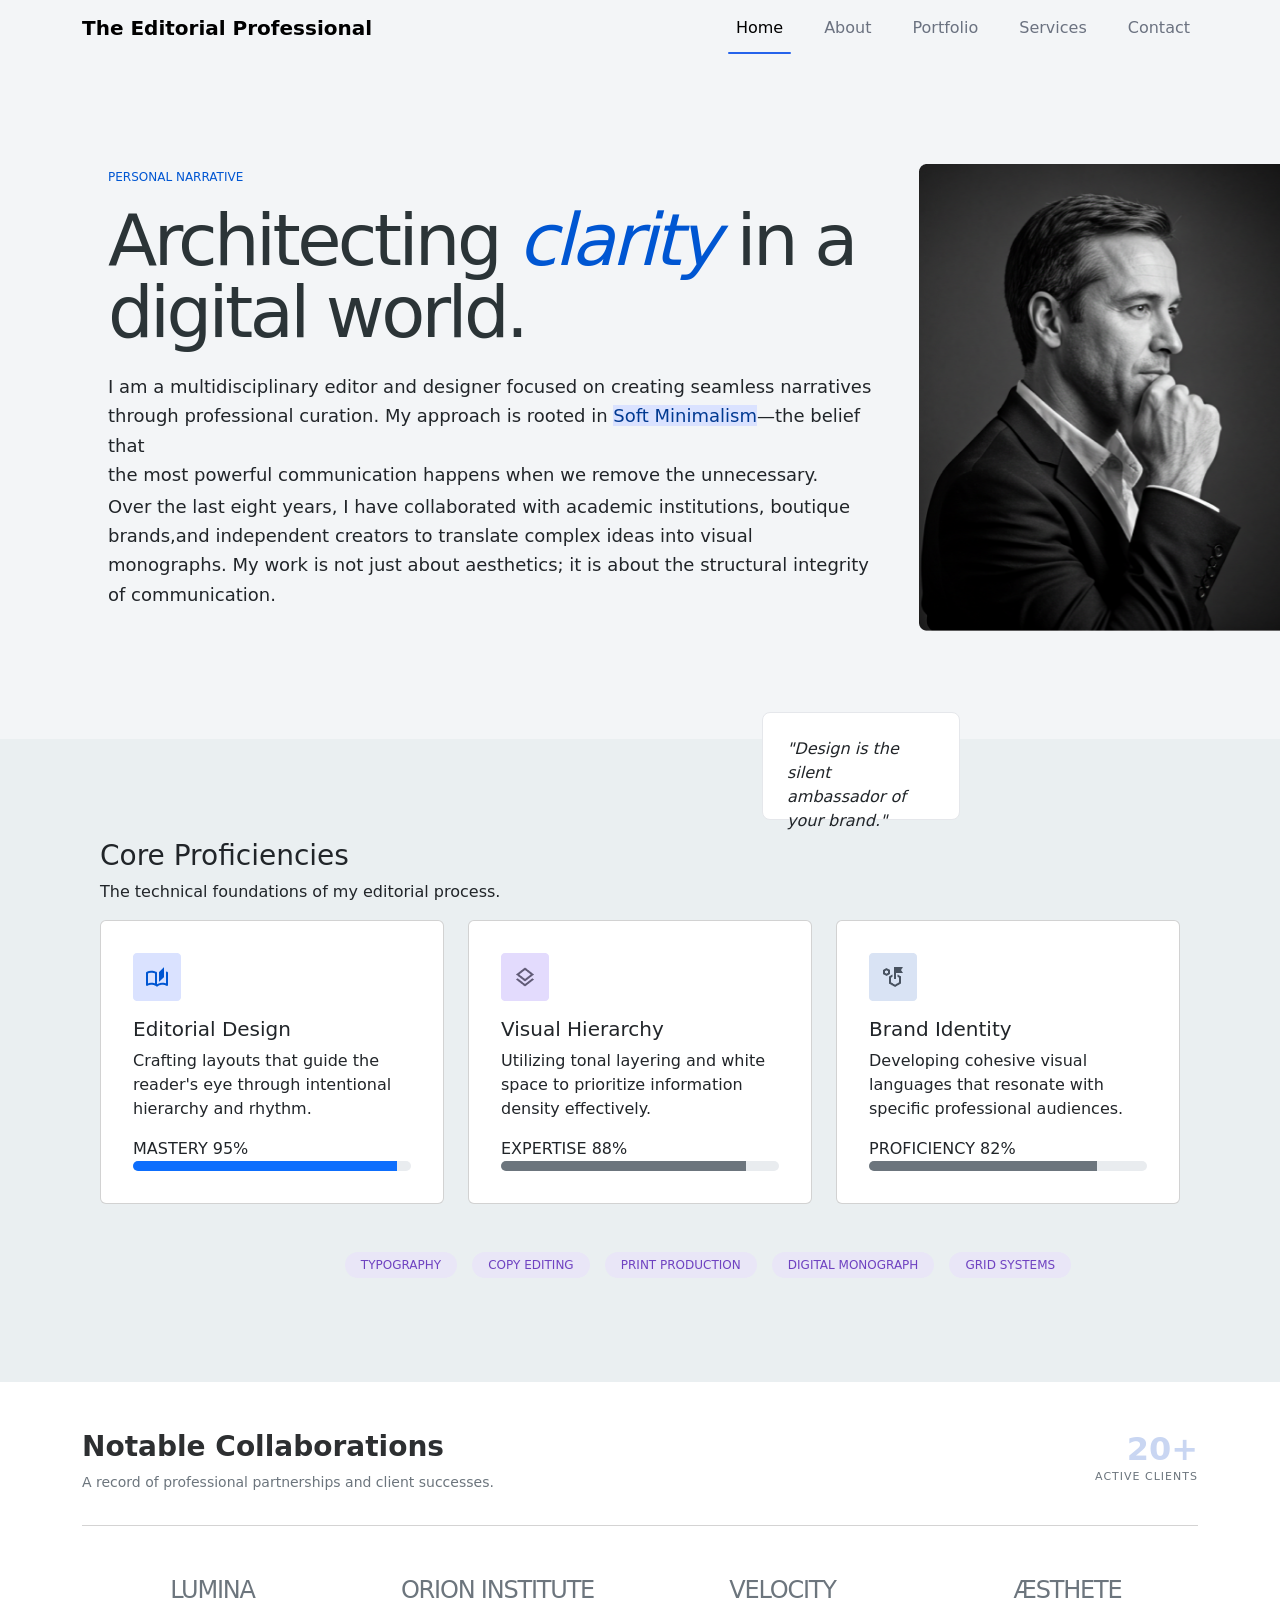
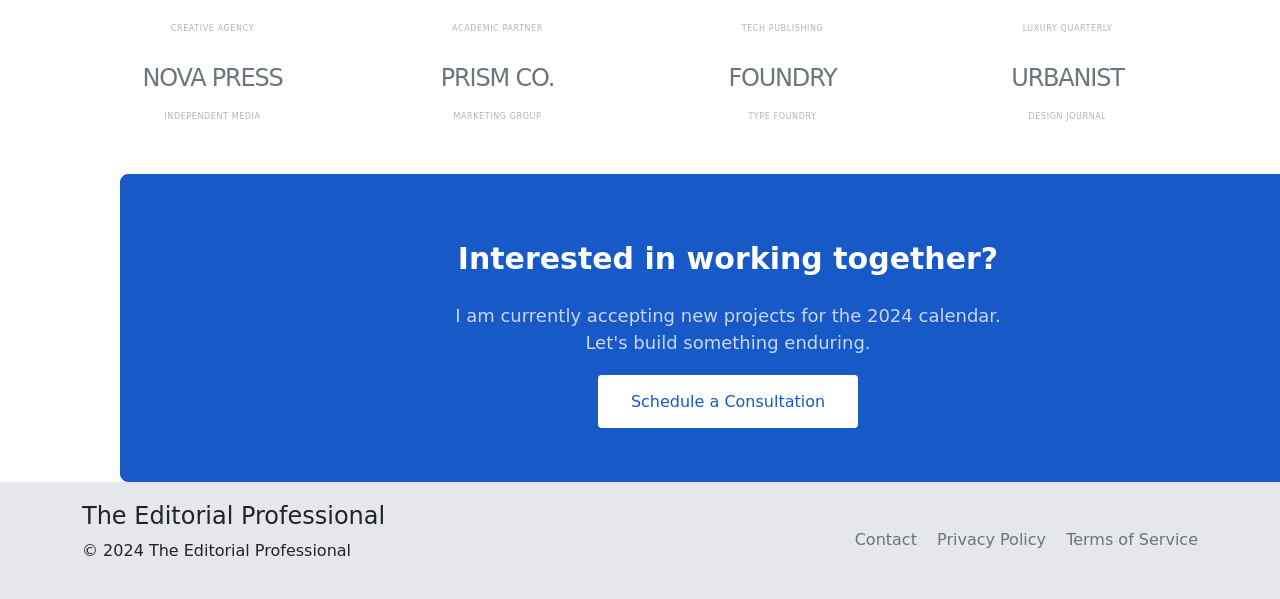
==== about.html @ 42c651dc "Add files via upload" ====
<!DOCTYPE html>
<html lang="en">
<head>
    <meta charset="UTF-8">
    <meta name="viewport" content="width=device-width, initial-scale=1.0">
    <title>About</title>
    <link rel="stylesheet" href="style.css">
    <link href="https://cdn.jsdelivr.net/npm/bootstrap@5.3.8/dist/css/bootstrap.min.css" rel="stylesheet" integrity="sha384-sRIl4kxILFvY47J16cr9ZwB07vP4J8+LH7qKQnuqkuIAvNWLzeN8tE5YBujZqJLB" crossorigin="anonymous">
</head>
<body>

    <!-- ===== Navbar Section Start ===== -->
    <nav class="navbar navbar-expand-lg custom-navbar">
        <div class="container">

            <!-- Logo -->
            <a class="navbar-brand" href="#">The Editorial Professional</a>

            <!-- Mobile Toggle -->
            <button class="navbar-toggler" type="button" data-bs-toggle="collapse" data-bs-target="#navbarNav">
                <span class="navbar-toggler-icon"></span>
            </button>

            <!-- Menu -->
            <div class="collapse navbar-collapse justify-content-end" id="navbarNav">
                <ul class="navbar-nav">

                    <li class="nav-item">
                        <a class="nav-link active" href="index.html">Home</a>
                    </li>

                    <li class="nav-item">
                        <a class="nav-link" href="about.html">About</a>
                    </li>

                    <li class="nav-item">
                        <a class="nav-link" href="portfolio.html">Portfolio</a>
                    </li>

                    <li class="nav-item">
                        <a class="nav-link" href="services.html">Services</a>
                    </li>

                    <li class="nav-item">
                        <a class="nav-link" href="contract.html">Contact</a>
                    </li>

                </ul>
            </div>

        </div>
    </nav>
    <!-- ===== Navbar Section End ===== -->

    <section class="about-section portfolio-hero-section-bg">
        <div class="d-flex">
            <div class="p-2 w-100">
                <p><span class="color-blue custom-size-font">PERSONAL NARRATIVE</span></p>
                <div class="heading-div">
                    <h1>Architecting <span style="font-style: italic;" class="color-blue">clarity</span> in a
                    digital world.</h1>
                </div>
                <div class="custom-div-p">
                    <p class="custom-size-p padding-top-about">
                    I am a multidisciplinary editor and designer focused on creating seamless narratives through professional curation. My approach is rooted in <span style="color: #003991; background-color: #DAE2FF;">Soft Minimalism</span>—the belief that <br>the most powerful communication happens when we remove the unnecessary.
                    </p>
                </div>
                <br><br>
                <div class="custom-div-p">
                    <p class="custom-size-p">
                    Over the last eight years, I have collaborated with academic institutions, boutique brands,and independent creators to translate complex ideas into visual monographs. My work is not just about aesthetics; it is about the structural integrity of communication.
                    </p>
                </div>
            </div>
            <div class="p-2 flex-shrink-1">
                <img src="src/img/person about.png" width="373.33px" height="466.66px" alt="">
                <div class="box-about-quote mt-3">
                    <p>
                        "Design is the silent ambassador of your brand."
                    </p>
                </div>
            </div>
        </div>
    </section>
    <section class="about-section custom-bg-core">
        <div>
            <h3>Core Proficiencies</h3>
            <p>The technical foundations of my editorial process.</p>
        </div>
        <div class="row row-cols-1 row-cols-md-3 g-4">
            <div class="col">
                <div class="card h-100 custom-padding-card1">
                    <img src="/src/img/icons/editorial design.png" width="48px" height="48px" alt="...">
                    <div class="card-body" style="padding: 0;">
                        <h5 class="card-title custom-padding-top">Editorial Design</h5>
                        <p class="card-text custom-padding-bottom">Crafting layouts that guide the reader's eye
                        through intentional hierarchy and rhythm.</p>
                    </div>
                    <div class="progress-label">
                        <span>MASTERY</span>
                        <span>95%</span>
                    </div>
                    <div class="progress" role="progressbar" aria-label="Example 10px high" style="height: 10px;">
                        <div class="progress-bar .bg-primary" style="width:95%"></div>
                    </div>
                </div>
            </div>
            <div class="col">
                <div class="card h-100 custom-padding-card1">
                    <img src="/src/img/icons/visual hierarchy.png" width="48px" height="48px" alt="...">
                    <div class="card-body" style="padding: 0;">
                        <h5 class="card-title custom-padding-top">Visual Hierarchy</h5>
                        <p class="card-text custom-padding-bottom">Utilizing tonal layering and white space to
                        prioritize information density effectively.</p>
                    </div>
                    <div class="progress-label">
                        <span>EXPERTISE</span>
                        <span>88%</span>
                    </div>
                    <div class="progress" role="progressbar" aria-label="Example 10px high" style="height: 10px;">
                        <div class="progress-bar bg-secondary" style="width:88%"></div>
                    </div>
                </div>
            </div>
            <div class="col">
                <div class="card h-100 custom-padding-card1">
                    <img src="/src/img/icons/Brand identity.png" width="48px" height="48px" alt="...">
                    <div class="card-body" style="padding: 0;">
                        <h5 class="card-title custom-padding-top">Brand Identity</h5>
                        <p class="card-text custom-padding-bottom">
                            Developing cohesive visual languages that resonate with specific professional audiences.
                        </p>
                    </div>
                    <div class="progress-label">
                        <span>PROFICIENCY</span>
                        <span>82%</span>
                    </div>
                    <div class="progress" role="progressbar" aria-label="Example 10px high" style="height: 10px;">
                        <div class="progress-bar bg-secondary" style="width:82%"></div>
                    </div>
                </div>
            </div>
        </div>
        <div class="text-center mt-5 custom-height-width">
            <span class="tag">TYPOGRAPHY</span>
            <span class="tag">COPY EDITING</span>
            <span class="tag">PRINT PRODUCTION</span>
            <span class="tag">DIGITAL MONOGRAPH</span>
            <span class="tag">GRID SYSTEMS</span>
        </div>
    </section>

    <section class="collaberation-section py-5">
        <div class="container">
            <!-- Header -->
            <div class="d-flex justify-content-between align-items-start flex-wrap">
                <div>
                    <h2 class="section-title">Notable Collaborations</h2>
                    <p class="section-subtitle">
                        A record of professional partnerships and client successes.
                    </p>
                </div>
                <div class="text-end clients-box">
                    <h3>20+</h3>
                    <p>ACTIVE CLIENTS</p>
                </div>
            </div>
            <hr class="divider">
            <!-- Logos Grid -->
            <div class="row text-center g-4 mt-4">
                <div class="col-6 col-md-3">
                    <div class="brand">
                        <h5>LUMINA</h5>
                        <span>CREATIVE AGENCY</span>
                    </div>
                </div>
                <div class="col-6 col-md-3">
                    <div class="brand">
                        <h5>ORION INSTITUTE</h5>
                        <span>ACADEMIC PARTNER</span>
                    </div>
                </div>
                <div class="col-6 col-md-3">
                    <div class="brand">
                        <h5>VELOCITY</h5>
                        <span>TECH PUBLISHING</span>
                    </div>
                </div>
                <div class="col-6 col-md-3">
                    <div class="brand">
                        <h5>ÆSTHETE</h5>
                        <span>LUXURY QUARTERLY</span>
                    </div>
                </div>
                <div class="col-6 col-md-3">
                    <div class="brand">
                        <h5>NOVA PRESS</h5>
                        <span>INDEPENDENT MEDIA</span>
                    </div>
                </div>
                <div class="col-6 col-md-3">
                    <div class="brand">
                        <h5>PRISM CO.</h5>
                        <span>MARKETING GROUP</span>
                    </div>
                </div>
                <div class="col-6 col-md-3">
                    <div class="brand">
                        <h5>FOUNDRY</h5>
                        <span>TYPE FOUNDRY</span>
                    </div>
                </div>
                <div class="col-6 col-md-3">
                    <div class="brand">
                        <h5>URBANIST</h5>
                        <span>DESIGN JOURNAL</span>
                    </div>
                </div>
            </div>
        </div>
    </section>

    <section class="schedule-section d-flex align-items-center text-center">
        <div class="container">
           <h3 class="schedule-title">Interested in working together?</h3>
           <p class="schedule-subtitle">
            I am currently accepting new projects for the 2024 calendar.
            Let's build something enduring.
           </p>
           <a href="#" class="schedule-btn">
            Schedule a Consultation
           </a>
        </div>
    </section>





    <!-- ===== Footer Section Start ===== -->
    <footer class="footer">
        <div class="container d-flex justify-content-between align-items-center flex-wrap">
            <div>
                <h4>The Editorial Professional</h4>
                <p>© 2024 The Editorial Professional</p>
            </div>

            <div>
                <a href="contract.html">Contact</a>
                <a href="#">Privacy Policy</a>
                <a href="#">Terms of Service</a>
            </div>
        </div>
    </footer>
    <!-- ===== Footer Section End ===== -->
    
    <script src="https://cdn.jsdelivr.net/npm/bootstrap@5.3.8/dist/js/bootstrap.bundle.min.js" integrity="sha384-FKyoEForCGlyvwx9Hj09JcYn3nv7wiPVlz7YYwJrWVcXK/BmnVDxM+D2scQbITxI" crossorigin="anonymous"></script>
</body>
</html>
---- style.css ----
body {
    font-family: 'Segoe UI', sans-serif;
    background: #f3f5f7;
    color: #1f2a37;
}

/* ===== Navbar ===== */
.custom-navbar {
    background-color: #f3f5f7; /* same light gray bg */
    padding: 18px 0;
}
.portfolio-hero-section-bg{
    background-color: #f3f5f7; /* same light gray bg */
}
.services-hero-section-bg{
    background-color: #f3f5f7; /* same light gray bg */
}
.services-six-card-bg{
    background-color: #e6ecf1;
    padding: 50px 0;
}
.card-two-bg{
    background-color: #f3f5f7;
}
/* Logo */
.navbar-brand {
    font-size: 22px;
    font-weight: 600;
    color: #1f2937;
}

/* Nav links */
.navbar-nav .nav-link {
    color: #6b7280;
    font-size: 16px;
    margin-left: 25px;
    position: relative;
    transition: 0.3s;
}

/* Active link */
.navbar-nav .nav-link.active {
    color: #2563eb;
    font-weight: 500;
}

/* Underline effect */
.navbar-nav .nav-link.active::after {
    content: "";
    position: absolute;
    left: 0;
    bottom: -6px;
    width: 100%;
    height: 2px;
    background: #2563eb;
    border-radius: 2px;
}

/* Hover effect */
.navbar-nav .nav-link:hover {
    color: #111827;
}






/* ===== Hero ===== */
.hero-section {
    padding: 80px 0;
}

.badge-custom {
    background: #e6edff;
    color: #2f6fed;
    padding: 6px 12px;
    border-radius: 20px;
    font-size: 12px;
}

.hero-title {
    font-size: 56px;
    font-weight: 700;
    margin-top: 15px;
}

.hero-text {
    color: #6b7280;
    margin-top: 15px;
    line-height: 1.6;
}

.hero-buttons {
    margin-top: 25px;
}

.btn-primary-custom {
    background: #2f6fed;
    color: #fff;
    padding: 10px 20px;
    border-radius: 8px;
}

.btn-secondary-custom {
    background: #e5e7eb;
    padding: 10px 20px;
    border-radius: 8px;
    margin-left: 10px;
}

.hero-img {
    border-radius: 16px;
    width: 100%;
}

/* ===== Mission ===== */
.mission-section {
    background: #eef1f4;
    padding: 80px 0;
}

.section-label {
    font-size: 12px;
    color: #2f6fed;
    letter-spacing: 1px;
}

.mission-title {
    font-size: 32px;
    margin-top: 10px;
}

.mission-text {
    color: #6b7280;
    line-height: 1.7;
}

/* ===== Services ===== */
.services-section {
    padding: 80px 0;
}

.services-title {
    margin-bottom: 40px;
}

.service-card {
    background: #f9fafb;
    padding: 30px;
    border-radius: 12px;
}
.service-card img {
   margin-bottom: 20px;
}

/* ===== Testimonial ===== */
.testimonial-section {
    background: #eef2f5;
    padding: 100px 0;
}

.testimonial-title {
    font-size: 36px;
    font-weight: 700;
    margin-top: 10px;
}

.testimonial-card {
    background: #f8fafc;
    padding: 35px;
    border-radius: 20px;
    position: relative;
}

.testimonial-text {
    font-size: 16px;
    color: #4b5563;
    line-height: 1.8;
    font-style: italic;
}

/* Quote icon top-right */
.quote-icon {
    position: absolute;
    top: 20px;
    right: 25px;
    font-size: 60px;
    color: #dbe3ef;
    font-weight: 700;
}

/* Client image */
.client-img {
    width: 50px;
    height: 50px;
    border-radius: 12px;
    object-fit: cover;
}




/* ===== Footer ===== */
.footer {
    background: #e5e7eb;
    padding: 20px 0;
}

.footer a {
    margin-left: 15px;
    text-decoration: none;
    color: #6b7280;
}




/* portfolio page CSS start from here  */


/* Left blue border effect */
.custom-card {
    border-left: 4px solid #2563eb;
    border-radius: 16px;
    background: #f8fafc;
}
.port-icon-img{
    margin-right: 10px;
}


.bg-personal{
    background: #e8eff3;
}


/* ===== Timeline ===== */
.timeline {
    position: relative;
    padding-left: 30px;
}

/* Vertical Line */
.timeline::before {
    content: "";
    position: absolute;
    left: 8px;
    top: 0;
    width: 2px;
    height: 100%;
    background: #e5e7eb;
}

/* Each Item */
.timeline-item {
    position: relative;
    margin-bottom: 40px;
}

/* Dot */
.timeline-dot {
    position: absolute;
    left: -1px;
    top: 5px;
    width: 12px;
    height: 12px;
    background: #2563eb;
    border-radius: 50%;
}

/* Gray Dot */
.timeline-dot.gray {
    background: #cbd5e1;
}

/* Content spacing */
.timeline-content {
    margin-left: 20px;
}





.color-blue{
    color: #0056d2;
}

.heading-div{
    width: 794.67px;
    height: 152px;
    opacity: 100%;
}
.heading-div h1{
    font-size: 72px;
    line-height: 72px;
    letter-spacing: -3.6px;
    color: #2b3437;
}
.custom-size-font{
    font-size: 12px;
    line-height: 1.2px;
}
.custom-size-p{
    font-size: 18px;
    line-height: 29.3px;
}
.custom-div-p{
    width: 768px;
    height: 87.75px;
}
.padding-top-about{
    padding-top: 16px;
}
.gap-about{
    gap: 24px;
}
.about-section{
    padding: 100px 100px;
}
.box-about-quote{
    width: 198px;
    height: 108px;
    background-color: #FFFFFF;
    border: 1px solid #E5E7EB;
    border-radius: 8px;
    padding: 24px 42px 24px 24px;
    font-style: italic;
    position: absolute;
    bottom: 80px;
    right: 320px;
}
.custom-padding-card1{
    padding: 32px;
}
.custom-padding-top{
    padding-top: 16px;
}
.custom-padding-bottom{
    padding-bottom: 16px;
}
.custom-gray{
    color: #615B77;
}
.custom-height-width{
    width: 1216px;
    height: 30px;
}
.tag {
  display: flexbox;
  padding: 6px 16px;
  background: #e9e6f7;
  color: #6f42c1;
  border-radius: 20px;
  font-size: 12px;
  margin: 5px;
}
.section-title {
  font-weight: 700;
  font-size: 28px;
  color: #2d2f31;
}

.section-subtitle {
  color: #6c757d;
  font-size: 14px;
  margin-top: 5px;
}
.clients-box h3 {
  color: #c9d6f2;
  font-size: 32px;
  font-weight: 700;
  margin: 0;
}

.clients-box p {
  font-size: 11px;
  letter-spacing: 1px;
  color: #6c757d;
  margin: 0;
}
.divider {
  border-top: 1px solid #535252;
}
.brand h5 {
  font-weight: 600px;
  font-size: 24px;
  line-height: 32px;
  color: #6c757d;
  letter-spacing: -1.2px;
}

.brand span {
  font-size: 8px;
  letter-spacing: 0.6px;
  color: #adb5bd;
  padding-bottom: 35px;
}
.custom-bg-core{
    background-color: #EAEFF1;
}

.schedule-section {
  background-color: #1659c7;
  width: 1216px;
  height: 308px;
  padding: 48px;
  margin-left: 120px;
  border: 1px solid #1659c7;
  border-radius: 8px;
  color: #ffffff;
}
.schedule-title {
  font-size: 30px;
  font-weight: 700;
  margin-bottom: 25px;
}

/* Subtitle */
.schedule-subtitle {
  font-size: 18px;
  margin-left: auto;
  margin-right: auto;
  width: 576px;
  height: 72px;
  opacity: 80%;
  padding-bottom: 16px;
  color: #F8F7FF;
}

/* Button */
.schedule-btn {
  background-color: #ffffff;
  color: #1659c7;
  padding-bottom: 16px;
  padding-top: 16px;
  padding-left: 32px;
  padding-right: 32px;
  border-radius: 4px;
  font-size: 16px;
  border: 1px solid #ffffff;
}
.schedule-section a{
    text-decoration: none;
}
.contract-title-section{
    padding-left: 110px;
    padding-right: 100px;
}



.contact-form label {
  font-size: 12px;
  font-weight: 600;
  color: #6c757d;
  margin-bottom: 5px;
  display: block;
}

.contact-form .form-control {
  background: #eef1f4;
  border: none;
  padding: 12px;
  font-size: 14px;
  border-radius: 6px;
}

.contact-form .form-control:focus {
  box-shadow: none;
  background: #e6ebf1;
}

.send-btn {
  background-color: #1659c7;
  color: #ffffff;
  padding-bottom: 16px;
  padding-top: 16px;
  padding-left: 32px;
  padding-right: 32px;
  border-radius: 4px;
  font-size: 16px;
  border: 1px solid #ffffff;
}


/* INFO BOXES */
.info-boxes .info-item {
  background: #ffffff;
  padding: 20px;
  border-radius: 10px;
}

.info-item .icon {
  font-size: 20px;
  color: #1659c7;
  margin-bottom: 10px;
}

.info-item h6 {
  font-weight: 600;
  margin-bottom: 5px;
}

.info-item p {
  font-size: 13px;
  color: #6c757d;
}

/* MAP */
.map-box {
  position: relative;
  border-radius: 10px;
}

.map-box iframe {
  width: 478px;
  height: 512px;
}

/* MAP CARD */
.map-card {
    width: 430.66px;
    height: 70px;
    background-color: #FFFFFF;
    border: 1px solid #E5E7EB;
    border-radius: 8px;
    padding: 16px 16px 16px 16px;
    position: absolute;
    bottom: 80px;
    right: 175px;
}

/* QUOTE */
.quote-box {
  background-image: url(src/img/bg/bg_decor.png);
  background-repeat: no-repeat;
  background-position: right;
  margin-right: 200px;
  background-size: auto;   
  color: #0056d2;
  padding: 30px;
  border-radius: 10px;
  font-style: italic;
  text-align: left;
}
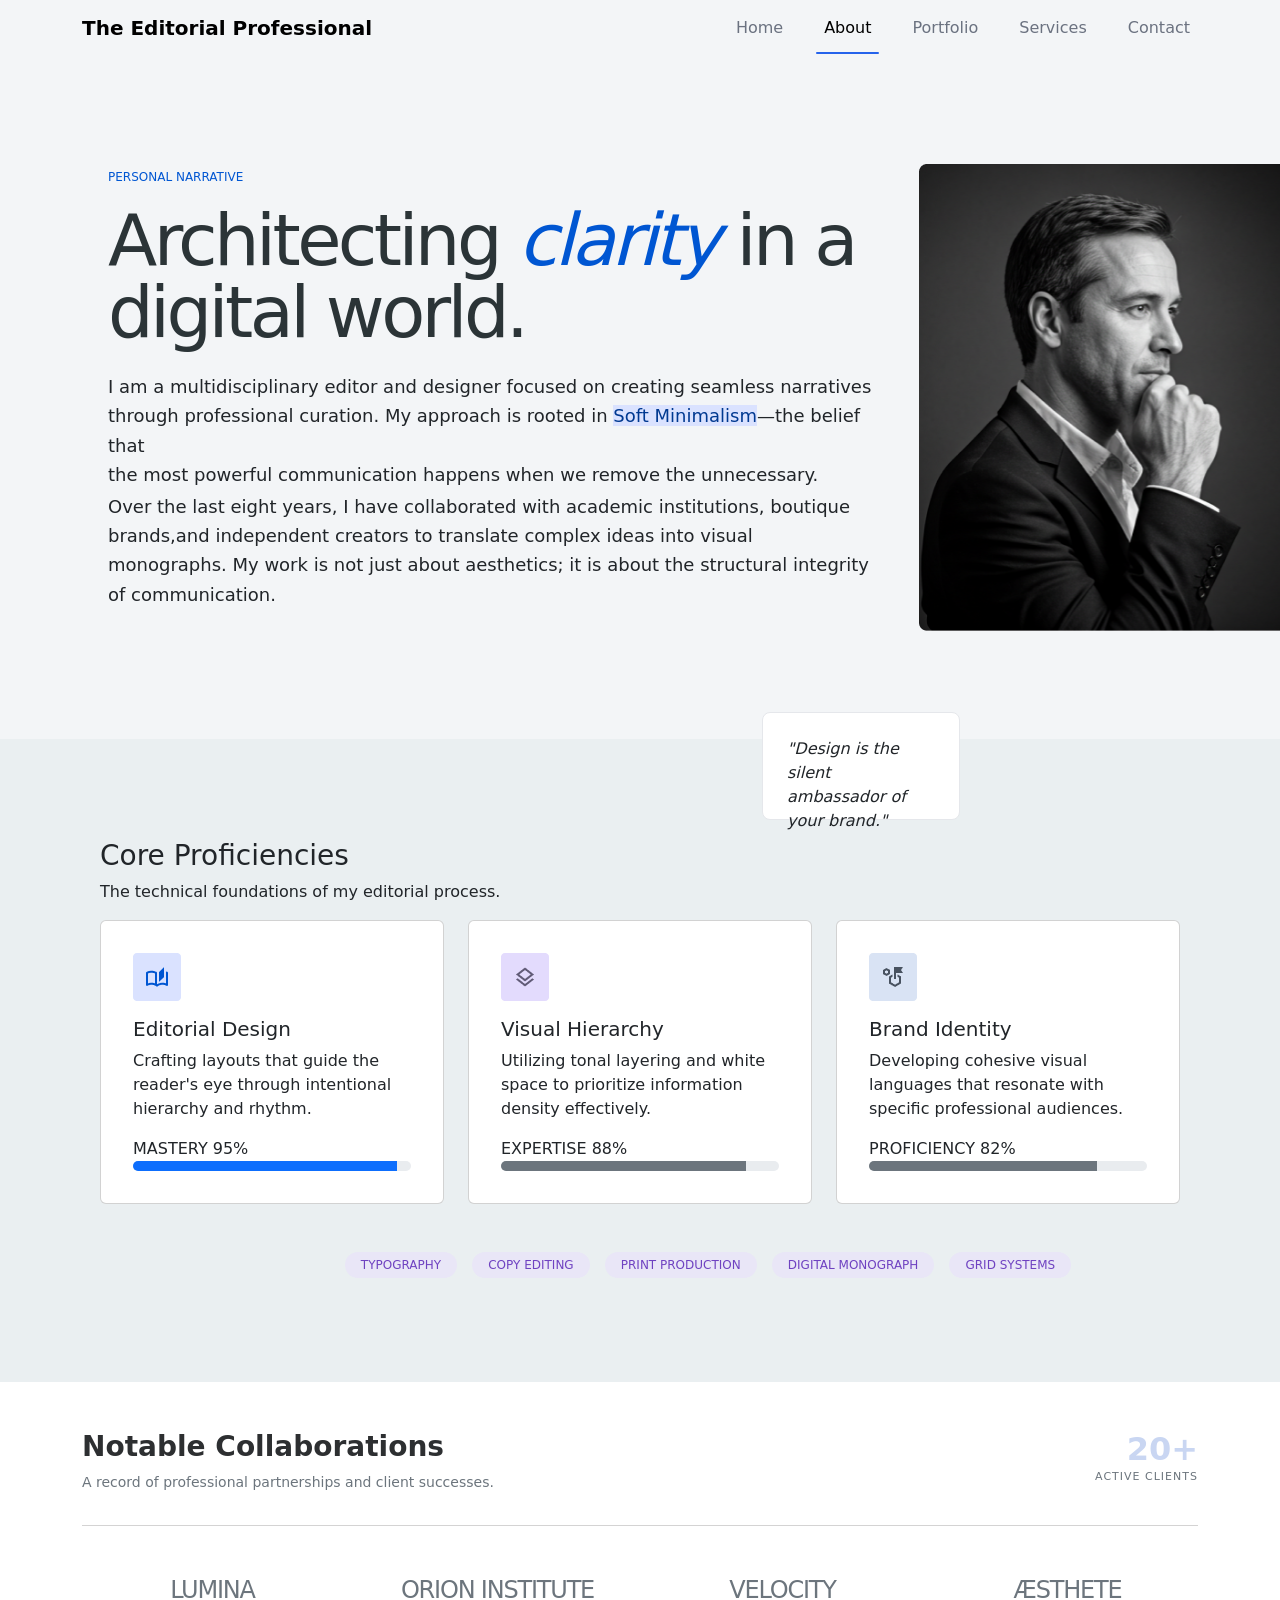
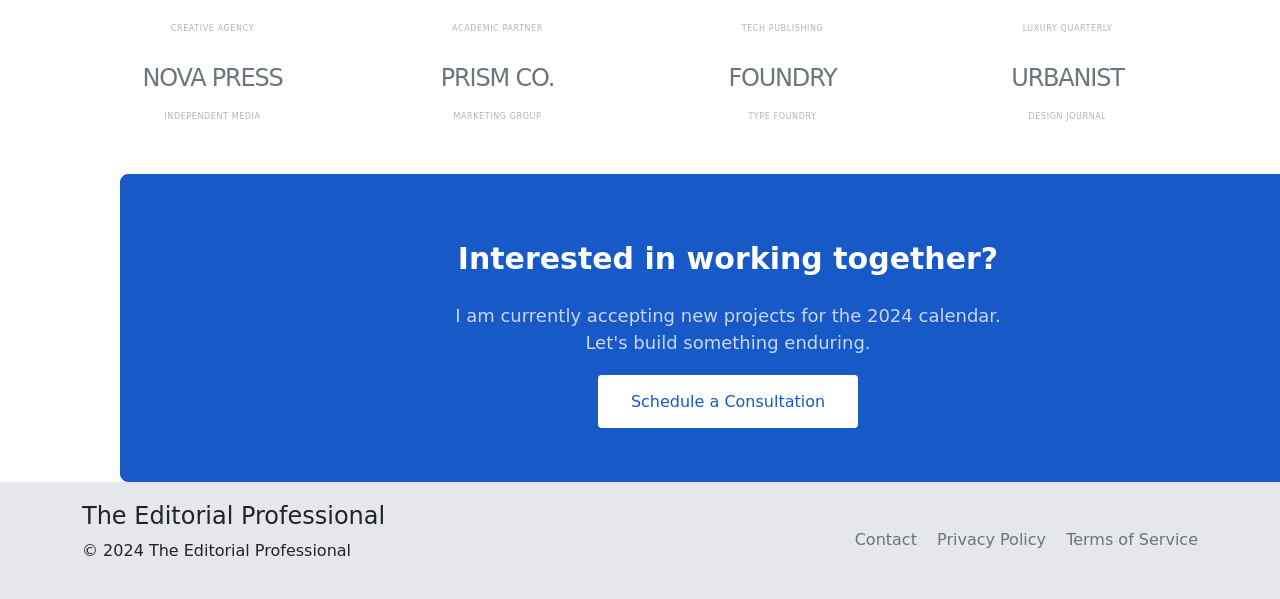
==== commit 110796de: "Add files via upload" ====
--- a/about.html
+++ b/about.html
@@ -26,11 +26,11 @@
                 <ul class="navbar-nav">
 
                     <li class="nav-item">
-                        <a class="nav-link active" href="index.html">Home</a>
-                    </li>
-
-                    <li class="nav-item">
-                        <a class="nav-link" href="about.html">About</a>
+                        <a class="nav-link" href="index.html">Home</a>
+                    </li>
+
+                    <li class="nav-item">
+                        <a class="nav-link active" href="about.html">About</a>
                     </li>
 
                     <li class="nav-item">
